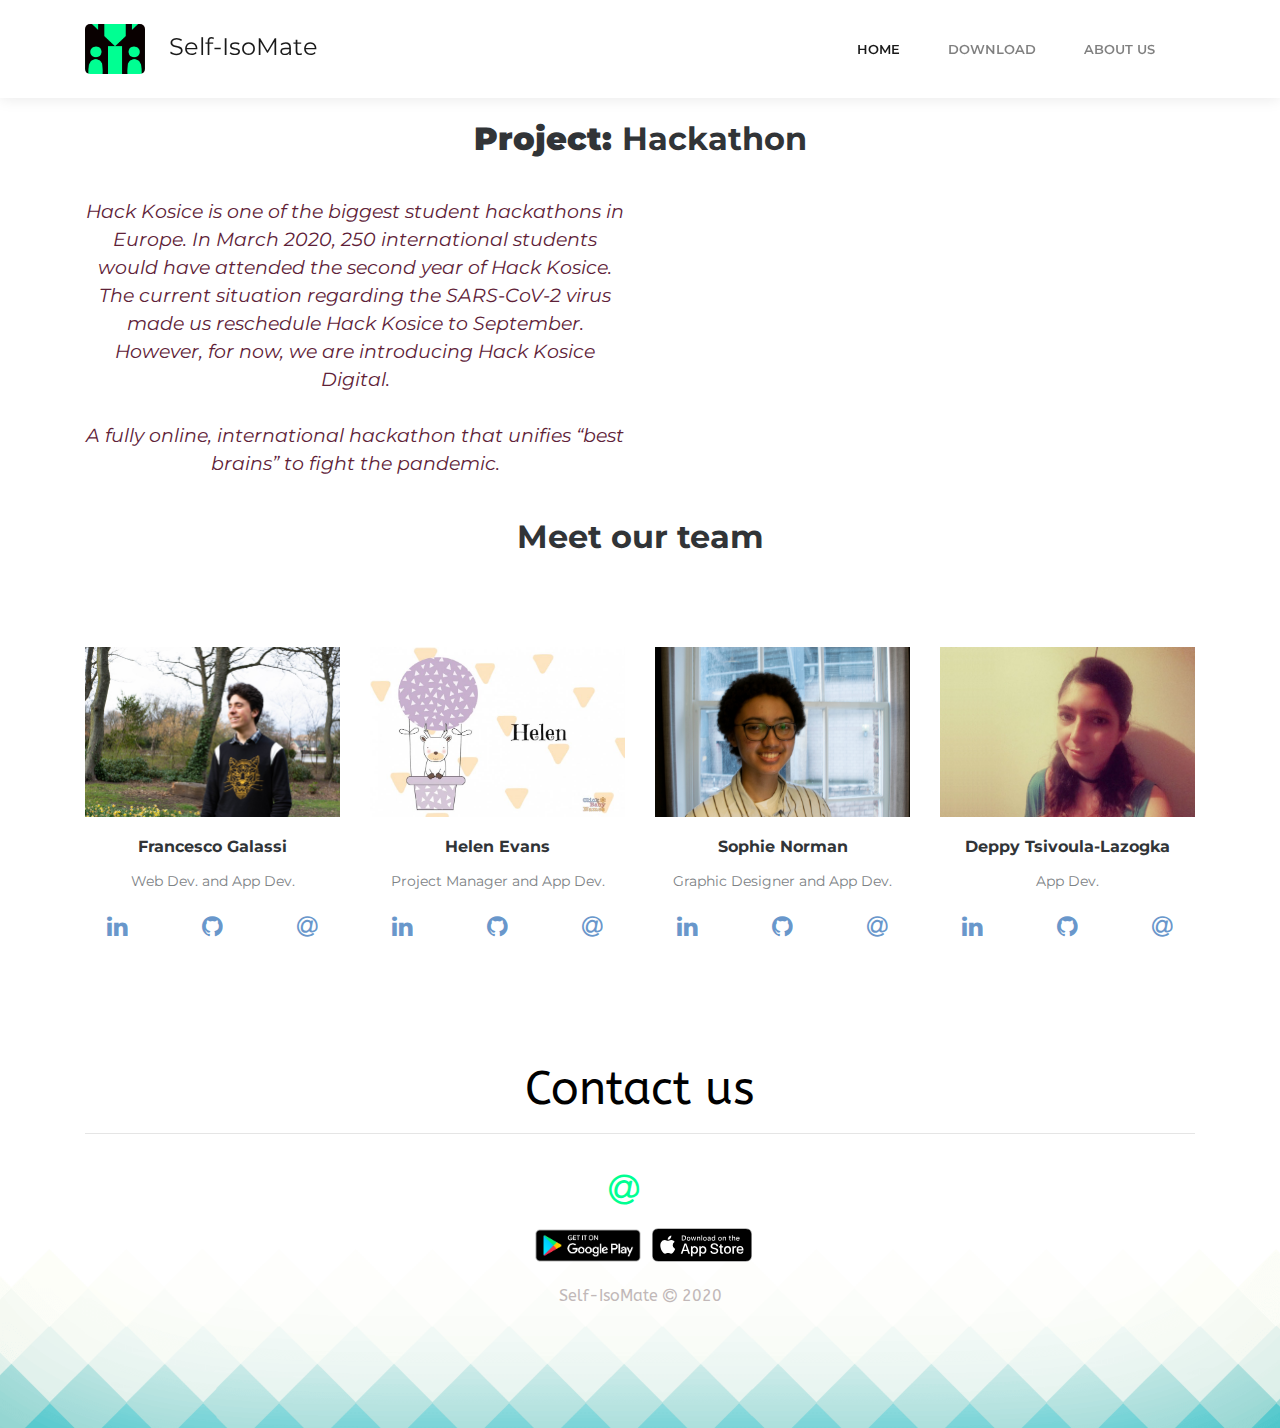
==== about-us.html @ d4a10e84 "the links are working" ====
<!DOCTYPE html>
<html>

<head>
    <meta charset="utf-8">
    <meta name="viewport" content="width=device-width, initial-scale=1.0">
    <title>About us - Self-IsoMate </title>


    <link rel="stylesheet" href="assets/fonts/simple-line-icons.min.css">
    <link rel="stylesheet" href="assets/bootstrap/css/bootstrap.min.css">
    <link rel="stylesheet" href="assets/fonts/ionicons.min.css">
    <link rel="stylesheet" href="https://fonts.googleapis.com/css?family=ABeeZee">
    <link rel="stylesheet" href="assets/css/Article-List.css">
    <link rel="stylesheet" href="assets/css/Responsive-footer.css">
    <link rel="stylesheet" href="assets/css/styles.css">
    <link rel="stylesheet" href="assets/fonts/font-awesome.min.css">
    
    

</head>
<body>
        <nav class="navbar navbar-light navbar-expand-lg fixed-top bg-white clean-navbar">
        <div class="container"><a href="index.html" class="navbar-brand logo">

            <img src="assets/img/100x88.png" alt="Logo" width="60px" height="50px" style="border-radius: 5px;"> &ensp; Self-IsoMate

        </a><button class="navbar-toggler" data-toggle="collapse" data-target="#navcol-1"><span class="sr-only">Toggle navigation</span><span class="navbar-toggler-icon"></span></button>
            <div class="collapse navbar-collapse"
                id="navcol-1">
                <ul class="nav navbar-nav ml-auto">
                    <li class="nav-item" role="presentation"><a class="nav-link active" href="index.html">Home</a></li>
                    <li class="nav-item" role="presentation"><a class="nav-link" href="index.html#downloadApp">Download</a></li>
                    <li class="nav-item" role="presentation"><a class="nav-link" href="#aboutUS">About Us</a></li>
                </ul>
            </div>
        </div>
    </nav>
    <main id="home" class="page landing-page">

    <div class="article-list">
        <div class="container">
            <div class="intro">
                <h2 class="text-center"><strong>Project:    </strong>Hackathon</h2>
            </div> 
            <div class="row">
                <div class="col-sm-6" style="text-align: center; color: rgb(94, 33, 55); font-size: 14pt; font-style: italic;">
                    Hack Kosice is one of the biggest student hackathons in Europe. In March 2020, 250 international students would have attended the second year of Hack Kosice. The current situation regarding the SARS-CoV-2 virus made us reschedule Hack Kosice to September. However, for now, we are introducing Hack Kosice Digital.
                    <br/> <br/> A fully online, international hackathon that unifies “best brains” to fight the pandemic.
                </div>
                <div class="col-sm-6">
                    <iframe width="100%" height="100%" src="https://www.youtube.com/embed/gIVv3Pba1yY" frameborder="0" allow="accelerometer; autoplay; encrypted-media; gyroscope; picture-in-picture" allowfullscreen></iframe>                </div>
              </div>
              <div id="meetourTeam"></div>
            <div class="intro row" >
                <h2 class="text-center col-sm-12">Meet our team</h2>
            </div> 
            <div class="row articles">
                <div class="col-sm-3 col-md-3 item"><img class="img-fluid" src="assets/img/propic/francesco.jpg">
                    <h3 class="name">Francesco Galassi</h3>
                    <p class="description">
                        Web Dev. and App Dev.
                    </p>
                    <div class="row">
                        <div class="col-sm-4">
                    <a href="https://www.linkedin.com/in/francescogalassi/" class="action"><i class="fa fa-linkedin"></i></a>
                </div>
                <div class="col-sm-4">
                    <a href="https://github.com/Francegala" class="action"><i class="fa fa-github"></i></a>
                </div>
                <div class="col-sm-4">
                    <a href="mailto:info@self-isomate.online" class="action"><i class="fa fa-at"></i></a>
                </div>
                    </div>
                </div>
                <div class="col-sm-3 col-md-3 item"><img class="img-fluid" src="assets/img/propic/helen.jpg">
                    <h3 class="name">Helen Evans</h3>
                    <p class="description">
                        Project Manager and App Dev.
                    </p>
                    <div class="row">
                        <div class="col-sm-4">
                    <a href="https://www.linkedin.com/in/helenijevans/" class="action"><i class="fa fa-linkedin"></i></a>
                </div>
                <div class="col-sm-4">
                    <a href="https://github.com/helenijevans" class="action"><i class="fa fa-github"></i></a>
                </div>
                <div class="col-sm-4">
                    <a href="mailto:info@self-isomate.online" class="action"><i class="fa fa-at"></i></a>
                </div>
                    </div>

                </div>
                <div class="col-sm-3 col-md-3 item"><img class="img-fluid" src="assets/img/propic/sophie.jpg">
                    <h3 class="name">Sophie Norman</h3>
                    <p class="description">
                    Graphic Designer and App Dev.
                    </p>
                    <div class="row">
                        <div class="col-sm-4">
                    <a href="https://www.linkedin.com/in/sophienorman/" class="action"><i class="fa fa-linkedin"></i></a>
                </div>
                <div class="col-sm-4">
                    <a href="https://github.com/normansophie789" class="action"><i class="fa fa-github"></i></a>
                </div>
                <div class="col-sm-4">
                    <a href="mailto:info@self-isomate.online" class="action"><i class="fa fa-at"></i></a>
                </div>
                    </div>
                </div>
            <div class="col-sm-3 col-md-3 item"><img class="img-fluid" src="assets/img/propic/deppy.jpg">
                <h3 class="name">Deppy Tsivoula-Lazogka</h3>
                <p class="description">
                App Dev. 
                </p>
                <div class="row">
                    <div class="col-sm-4">
                <a href="https://www.linkedin.com/in/deppy-tsivoula-lazogka-43a198174/" class="action"><i class="fa fa-linkedin"></i></a>
            </div>
            <div class="col-sm-4">
                <a href="https://github.com/DeppyTL" class="action"><i class="fa fa-github"></i></a>
            </div>
            <div class="col-sm-4">
                <a href="mailto:info@self-isomate.online" class="action"><i class="fa fa-at"></i></a>
            </div>
                </div>
            </div>
    </div>
    </div>
    </div>
    <div style="background-color:rgba(58,47,47,0);background-image:url(&quot;assets/img/footer.png&quot;);background-size:cover;background-repeat:no-repeat;height:366px;">
        <div class="container">
            <h1 class="text-center" style="font-family:ABeeZee, sans-serif;font-size:46px;color:rgb(0,0,0);" id="aboutUS">Contact us</h1>
            <hr>
            <p class="text-center" style="margin-top:30px;margin-bottom:15px;">
                <a href="mailto:info@self-isomate.online" style="font-size:35px;margin-right:30px;"> <i class="fa fa-at" style="color:rgb(0, 255, 146);margin-right:2px;"></i></a>
<br/>
                <a href="https://play.google.com/" style="font-size:35px;"><img src="assets/img/google-play-badge.png" alt="Google Play Logo" width="120mm" height="47px"></a>
                <a href="https://itunes.apple.com" style="font-size:35px;"><img src="assets/img/iOSApp.svg" alt="Apple Store Logo" width="100mm" height="40px"></a>
            </p>
            <p class="text-center" style="color:rgb(193,184,184);font-family:ABeeZee, sans-serif;margin-bottom:23px;">Self-IsoMate <i class="fa fa-copyright" aria-hidden="true"></i>
                2020</p>
        </div>
    </div>
    </main>
    <script src="assets/js/jquery.min.js"></script>
    <script src="assets/bootstrap/js/bootstrap.min.js"></script>
</body>

</html>
---- assets/css/Article-List.css ----
.article-list {
  color:#313437;
  background-color:#fff;
}

.article-list p {
  color:#7d8285;
}

.article-list h2 {
  font-weight:bold;
  margin-bottom:40px;
  padding-top:40px;
  color:inherit;
}

@media (max-width:767px) {
  .article-list h2 {
    margin-bottom:25px;
    padding-top:25px;
    font-size:24px;
  }
}

.article-list .intro {
  font-size:16px;
  max-width:500px;
  margin:0 auto;
}

.article-list .intro p {
  margin-bottom:0;
}

.article-list .articles {
  padding-bottom:40px;
}

.article-list .item {
  padding-top:50px;
  min-height:425px;
  text-align:center;
}

.article-list .item .name {
  font-weight:bold;
  font-size:16px;
  margin-top:20px;
  color:inherit;
}

.article-list .item .description {
  font-size:14px;
  margin-top:15px;
  margin-bottom:0;
}

.article-list .item .action {
  font-size:24px;
  width:24px;
  margin:22px auto 0;
  line-height:1;
  display:block;
  color:#4f86c3;
  opacity:0.85;
  transition:opacity 0.2s;
  text-decoration:none;
}

.article-list .item .action:hover {
  opacity:1;
}
---- assets/css/Responsive-footer.css ----
.list-inline {
  text-align:center;
}
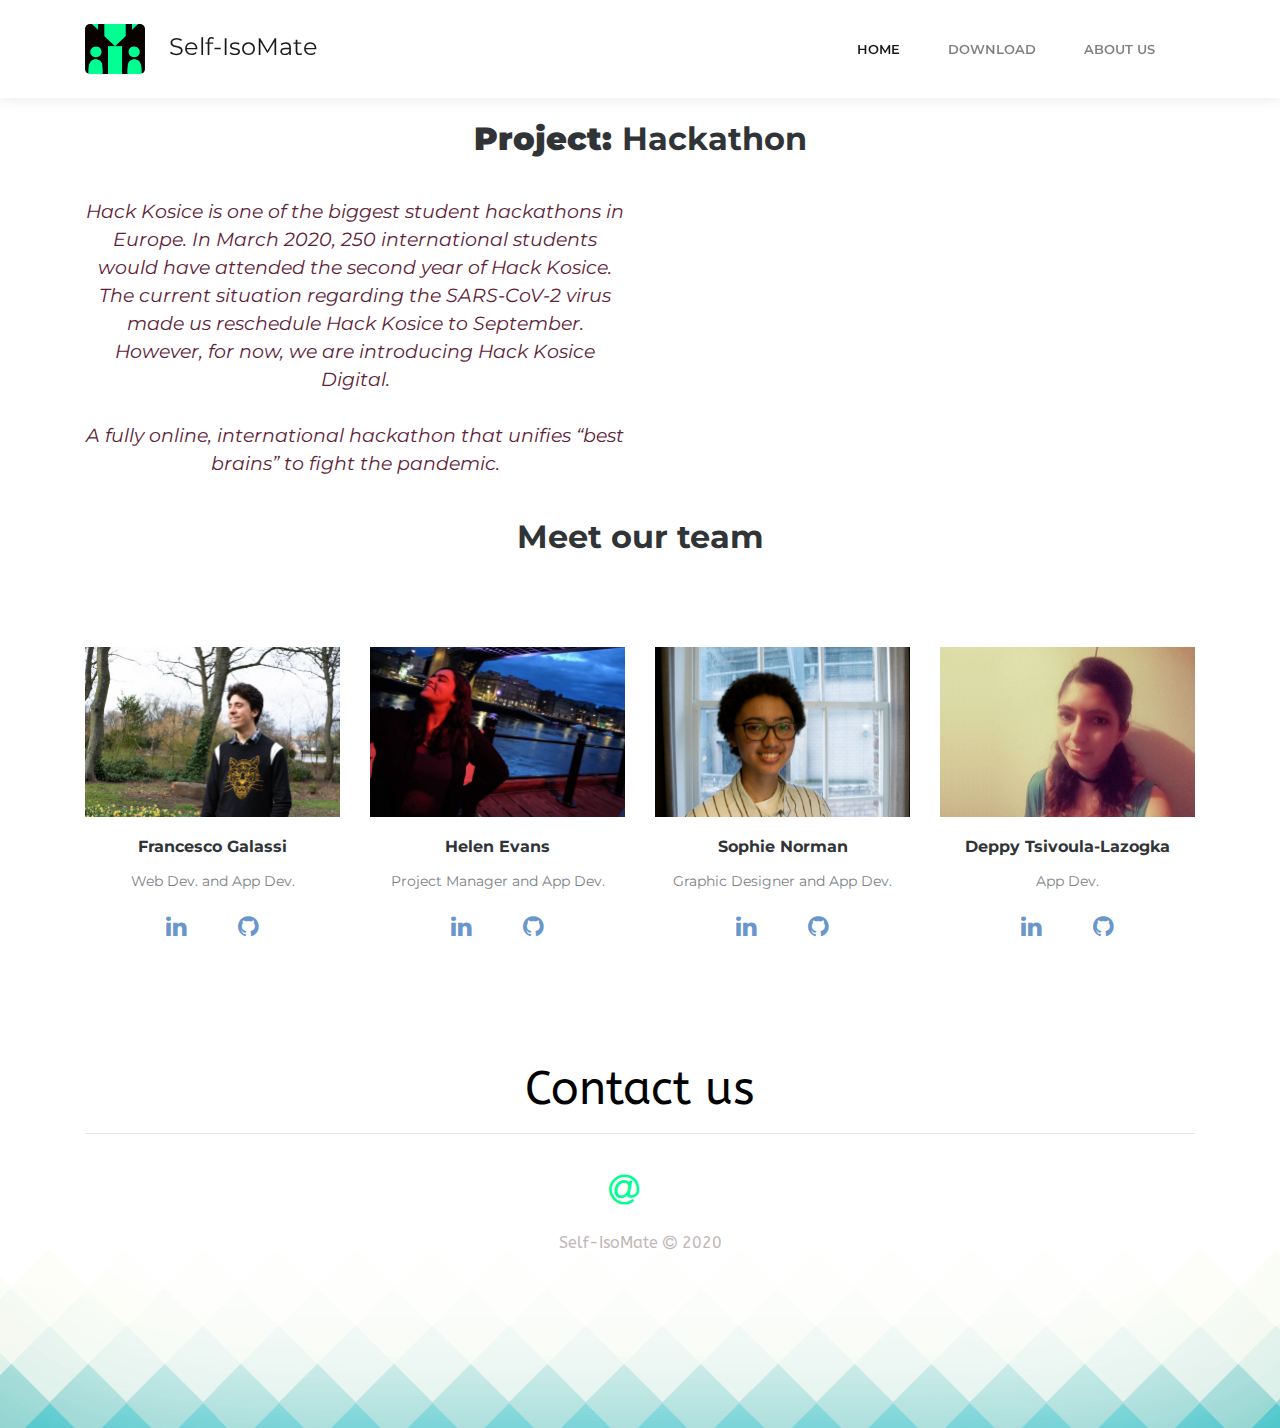
==== commit 59fe7134: "changes midnight" ====
--- a/about-us.html
+++ b/about-us.html
@@ -62,14 +62,15 @@
                         Web Dev. and App Dev.
                     </p>
                     <div class="row">
-                        <div class="col-sm-4">
+                        <div class="col-sm-3">
+                        </div>
+                        <div class="col-sm-3">
                     <a href="https://www.linkedin.com/in/francescogalassi/" class="action"><i class="fa fa-linkedin"></i></a>
                 </div>
-                <div class="col-sm-4">
+                <div class="col-sm-3">
                     <a href="https://github.com/Francegala" class="action"><i class="fa fa-github"></i></a>
                 </div>
-                <div class="col-sm-4">
-                    <a href="mailto:info@self-isomate.online" class="action"><i class="fa fa-at"></i></a>
+                <div class="col-sm-3">
                 </div>
                     </div>
                 </div>
@@ -79,14 +80,15 @@
                         Project Manager and App Dev.
                     </p>
                     <div class="row">
-                        <div class="col-sm-4">
+                        <div class="col-sm-3">
+                        </div>
+                        <div class="col-sm-3">
                     <a href="https://www.linkedin.com/in/helenijevans/" class="action"><i class="fa fa-linkedin"></i></a>
                 </div>
-                <div class="col-sm-4">
+                <div class="col-sm-3">
                     <a href="https://github.com/helenijevans" class="action"><i class="fa fa-github"></i></a>
                 </div>
-                <div class="col-sm-4">
-                    <a href="mailto:info@self-isomate.online" class="action"><i class="fa fa-at"></i></a>
+                <div class="col-sm-3">
                 </div>
                     </div>
 
@@ -97,14 +99,15 @@
                     Graphic Designer and App Dev.
                     </p>
                     <div class="row">
-                        <div class="col-sm-4">
+                        <div class="col-sm-3">
+                        </div>
+                        <div class="col-sm-3">
                     <a href="https://www.linkedin.com/in/sophienorman/" class="action"><i class="fa fa-linkedin"></i></a>
                 </div>
-                <div class="col-sm-4">
+                <div class="col-sm-3">
                     <a href="https://github.com/normansophie789" class="action"><i class="fa fa-github"></i></a>
                 </div>
-                <div class="col-sm-4">
-                    <a href="mailto:info@self-isomate.online" class="action"><i class="fa fa-at"></i></a>
+                <div class="col-sm-3">
                 </div>
                     </div>
                 </div>
@@ -114,14 +117,15 @@
                 App Dev. 
                 </p>
                 <div class="row">
-                    <div class="col-sm-4">
+                    <div class="col-sm-3">
+                    </div>
+                    <div class="col-sm-3">
                 <a href="https://www.linkedin.com/in/deppy-tsivoula-lazogka-43a198174/" class="action"><i class="fa fa-linkedin"></i></a>
             </div>
-            <div class="col-sm-4">
+            <div class="col-sm-3">
                 <a href="https://github.com/DeppyTL" class="action"><i class="fa fa-github"></i></a>
             </div>
-            <div class="col-sm-4">
-                <a href="mailto:info@self-isomate.online" class="action"><i class="fa fa-at"></i></a>
+            <div class="col-sm-3">
             </div>
                 </div>
             </div>
@@ -134,9 +138,9 @@
             <hr>
             <p class="text-center" style="margin-top:30px;margin-bottom:15px;">
                 <a href="mailto:info@self-isomate.online" style="font-size:35px;margin-right:30px;"> <i class="fa fa-at" style="color:rgb(0, 255, 146);margin-right:2px;"></i></a>
-<br/>
-                <a href="https://play.google.com/" style="font-size:35px;"><img src="assets/img/google-play-badge.png" alt="Google Play Logo" width="120mm" height="47px"></a>
-                <a href="https://itunes.apple.com" style="font-size:35px;"><img src="assets/img/iOSApp.svg" alt="Apple Store Logo" width="100mm" height="40px"></a>
+<!--br/-->
+                <!--a href="https://play.google.com/" style="font-size:35px;"><img src="assets/img/google-play-badge.png" alt="Google Play Logo" width="120mm" height="47px"></a>
+                <a href="https://itunes.apple.com" style="font-size:35px;"><img src="assets/img/iOSApp.svg" alt="Apple Store Logo" width="100mm" height="40px"></a-->
             </p>
             <p class="text-center" style="color:rgb(193,184,184);font-family:ABeeZee, sans-serif;margin-bottom:23px;">Self-IsoMate <i class="fa fa-copyright" aria-hidden="true"></i>
                 2020</p>
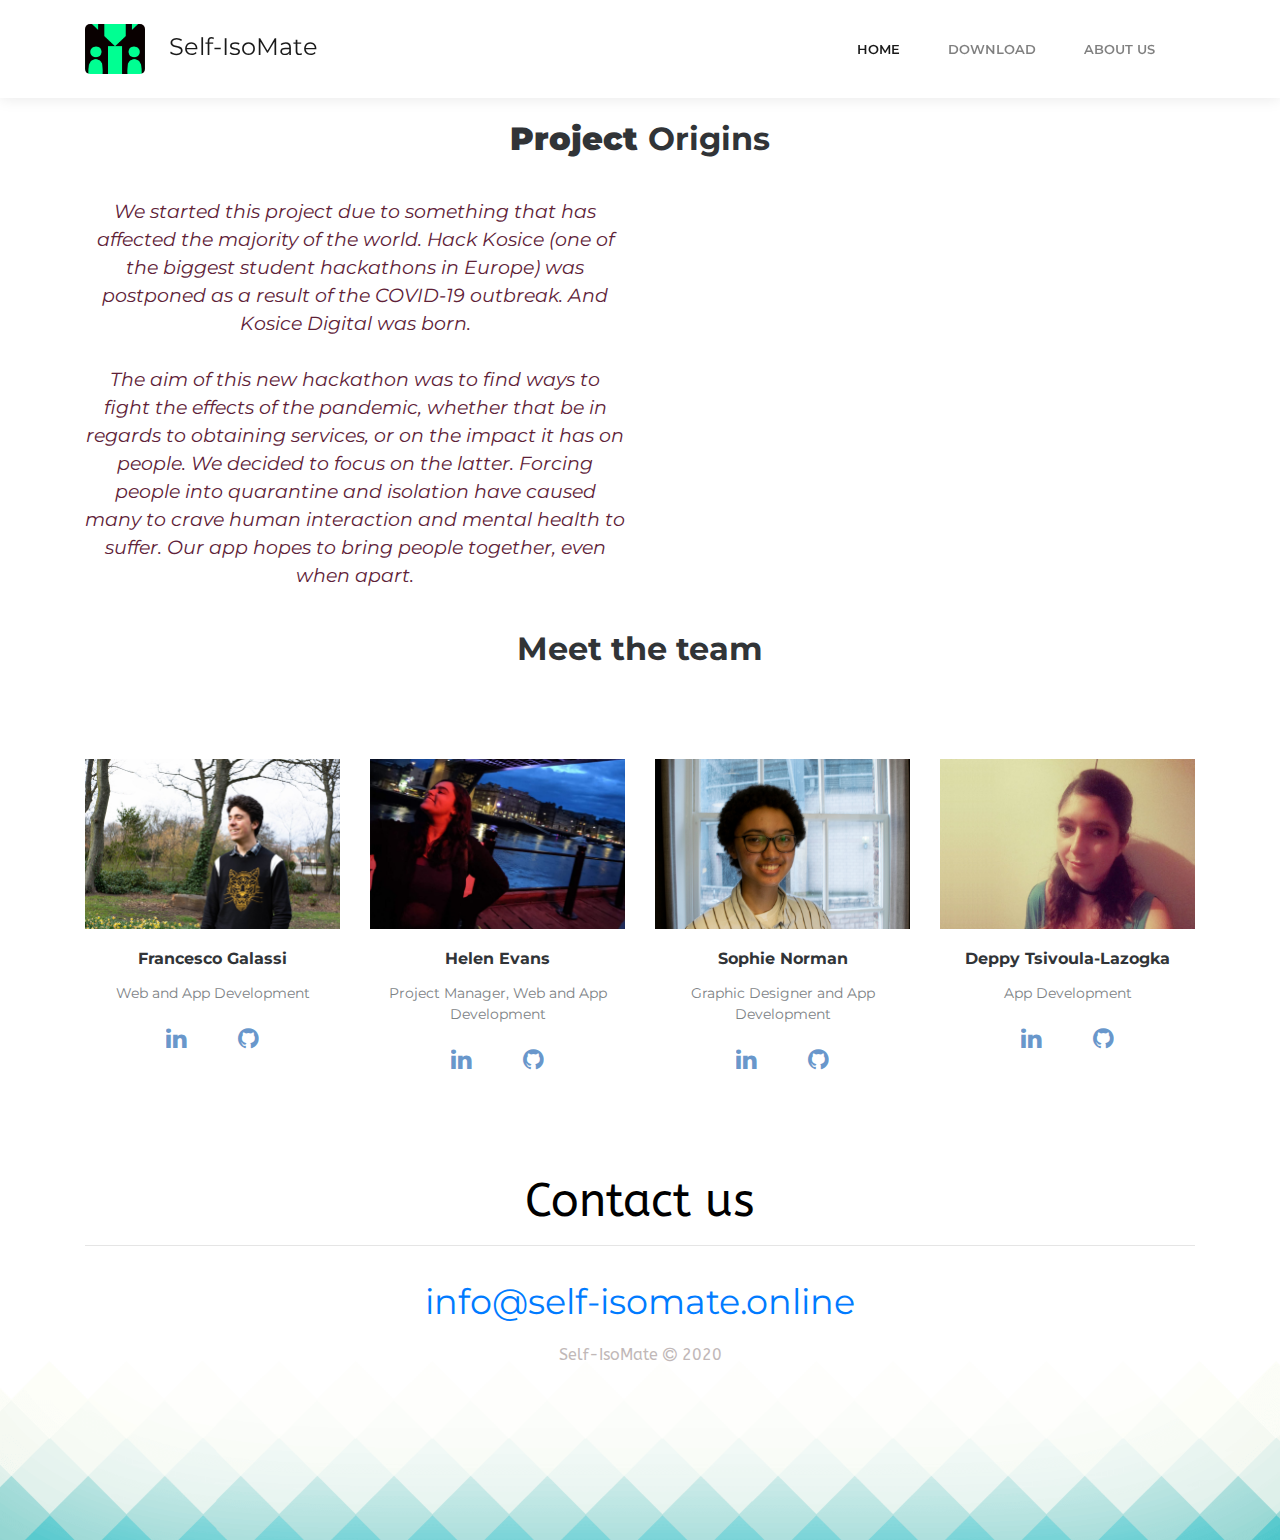
==== commit 34a67303: "screens and content added; minor modifications" ====
--- a/about-us.html
+++ b/about-us.html
@@ -41,25 +41,26 @@
     <div class="article-list">
         <div class="container">
             <div class="intro">
-                <h2 class="text-center"><strong>Project:    </strong>Hackathon</h2>
+                <h2 class="text-center"><strong>Project </strong>Origins</h2>
             </div> 
             <div class="row">
                 <div class="col-sm-6" style="text-align: center; color: rgb(94, 33, 55); font-size: 14pt; font-style: italic;">
-                    Hack Kosice is one of the biggest student hackathons in Europe. In March 2020, 250 international students would have attended the second year of Hack Kosice. The current situation regarding the SARS-CoV-2 virus made us reschedule Hack Kosice to September. However, for now, we are introducing Hack Kosice Digital.
-                    <br/> <br/> A fully online, international hackathon that unifies “best brains” to fight the pandemic.
+                   We started this project due to something that has affected the majority of the world. Hack Kosice (one of the biggest student hackathons in Europe) was postponed as a result of the COVID-19 outbreak. And Kosice Digital was born.
+                    <br/> <br/> The aim of this new hackathon was to find ways to fight the effects of the pandemic, whether that be in regards to obtaining services, or on the impact it has on people. We decided to focus on the latter. 
+                    Forcing people into quarantine and isolation have caused many to crave human interaction and mental health to suffer. Our app hopes to bring people together, even when apart.
                 </div>
                 <div class="col-sm-6">
                     <iframe width="100%" height="100%" src="https://www.youtube.com/embed/gIVv3Pba1yY" frameborder="0" allow="accelerometer; autoplay; encrypted-media; gyroscope; picture-in-picture" allowfullscreen></iframe>                </div>
               </div>
               <div id="meetourTeam"></div>
             <div class="intro row" >
-                <h2 class="text-center col-sm-12">Meet our team</h2>
+                <h2 class="text-center col-sm-12">Meet the team</h2>
             </div> 
             <div class="row articles">
                 <div class="col-sm-3 col-md-3 item"><img class="img-fluid" src="assets/img/propic/francesco.jpg">
                     <h3 class="name">Francesco Galassi</h3>
                     <p class="description">
-                        Web Dev. and App Dev.
+                        Web and App Development
                     </p>
                     <div class="row">
                         <div class="col-sm-3">
@@ -77,7 +78,7 @@
                 <div class="col-sm-3 col-md-3 item"><img class="img-fluid" src="assets/img/propic/helen.jpg">
                     <h3 class="name">Helen Evans</h3>
                     <p class="description">
-                        Project Manager and App Dev.
+                        Project Manager, Web and App Development
                     </p>
                     <div class="row">
                         <div class="col-sm-3">
@@ -96,7 +97,7 @@
                 <div class="col-sm-3 col-md-3 item"><img class="img-fluid" src="assets/img/propic/sophie.jpg">
                     <h3 class="name">Sophie Norman</h3>
                     <p class="description">
-                    Graphic Designer and App Dev.
+                    Graphic Designer and App Development
                     </p>
                     <div class="row">
                         <div class="col-sm-3">
@@ -114,7 +115,7 @@
             <div class="col-sm-3 col-md-3 item"><img class="img-fluid" src="assets/img/propic/deppy.jpg">
                 <h3 class="name">Deppy Tsivoula-Lazogka</h3>
                 <p class="description">
-                App Dev. 
+                App Development
                 </p>
                 <div class="row">
                     <div class="col-sm-3">
@@ -137,7 +138,8 @@
             <h1 class="text-center" style="font-family:ABeeZee, sans-serif;font-size:46px;color:rgb(0,0,0);" id="aboutUS">Contact us</h1>
             <hr>
             <p class="text-center" style="margin-top:30px;margin-bottom:15px;">
-                <a href="mailto:info@self-isomate.online" style="font-size:35px;margin-right:30px;"> <i class="fa fa-at" style="color:rgb(0, 255, 146);margin-right:2px;"></i></a>
+               <!-- <a href="mailto:info@self-isomate.online" style="font-size:35px;margin-right:30px;"> <i class="fa fa-at" style="color:rgb(0, 255, 146);margin-right:2px;"></i></a>-->
+               <a href="mailto:info@self-isomate.online" style="font-size:35px">info@self-isomate.online</a>
 <!--br/-->
                 <!--a href="https://play.google.com/" style="font-size:35px;"><img src="assets/img/google-play-badge.png" alt="Google Play Logo" width="120mm" height="47px"></a>
                 <a href="https://itunes.apple.com" style="font-size:35px;"><img src="assets/img/iOSApp.svg" alt="Apple Store Logo" width="100mm" height="40px"></a-->
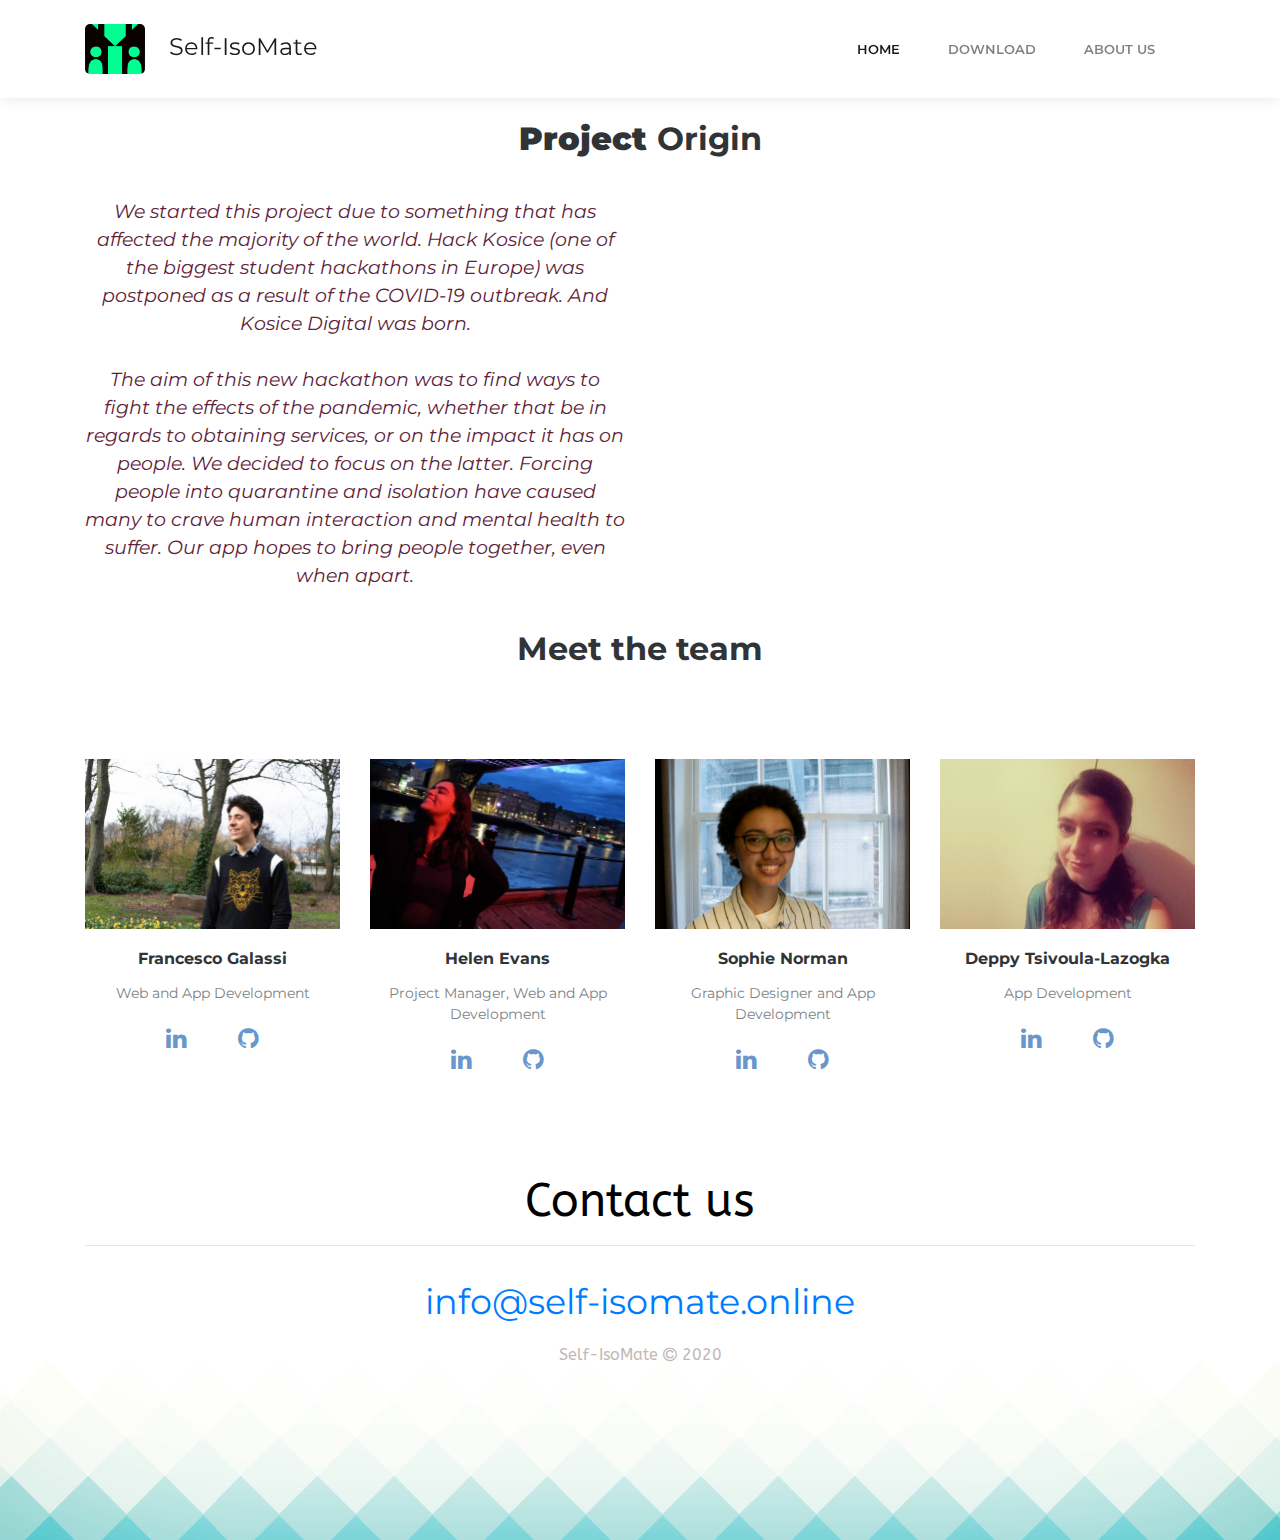
==== commit b2baa55d: "grammar" ====
--- a/about-us.html
+++ b/about-us.html
@@ -41,7 +41,7 @@
     <div class="article-list">
         <div class="container">
             <div class="intro">
-                <h2 class="text-center"><strong>Project </strong>Origins</h2>
+                <h2 class="text-center"><strong>Project </strong>Origin</h2>
             </div> 
             <div class="row">
                 <div class="col-sm-6" style="text-align: center; color: rgb(94, 33, 55); font-size: 14pt; font-style: italic;">
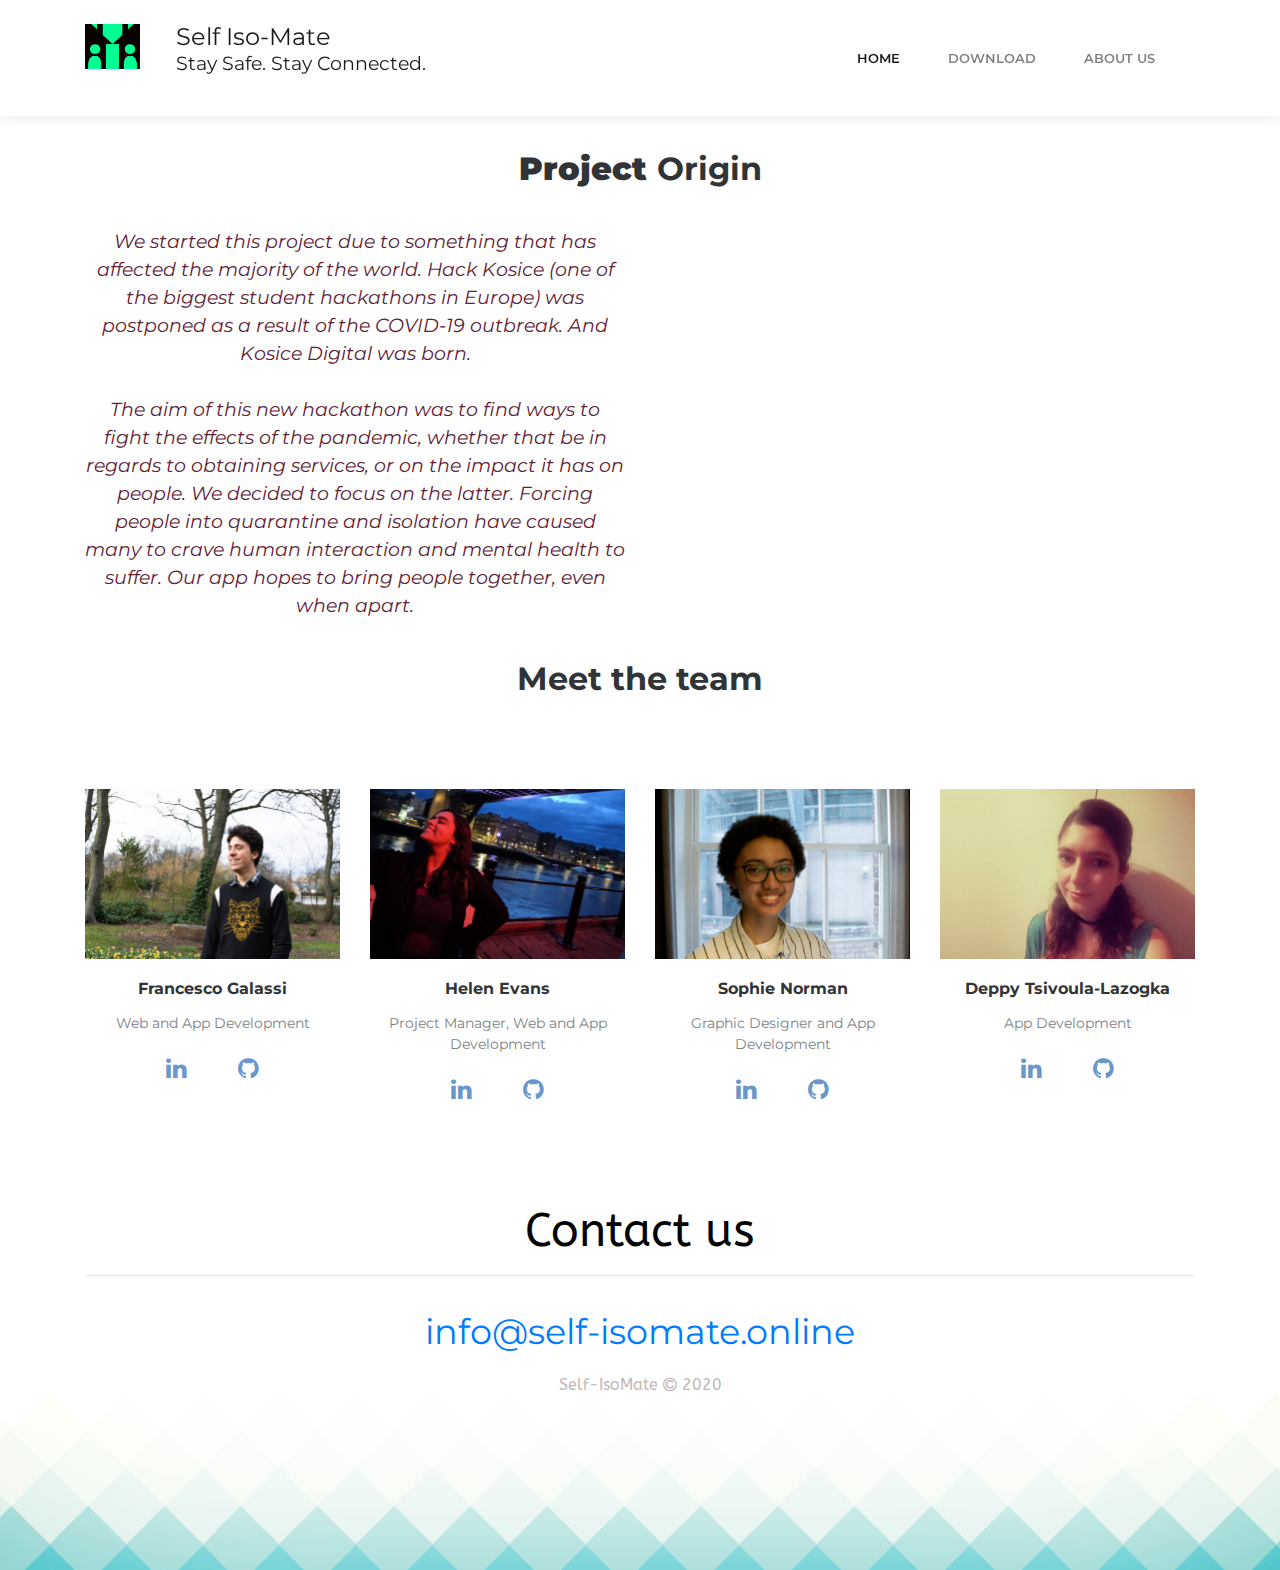
==== commit 5d571865: "improvements" ====
--- a/about-us.html
+++ b/about-us.html
@@ -15,17 +15,28 @@
     <link rel="stylesheet" href="assets/css/Responsive-footer.css">
     <link rel="stylesheet" href="assets/css/styles.css">
     <link rel="stylesheet" href="assets/fonts/font-awesome.min.css">
-    
+    <link rel="shortcut icon" type="image/png" href="assets/img/tech/favicon.png"/>
+
     
 
 </head>
 <body>
         <nav class="navbar navbar-light navbar-expand-lg fixed-top bg-white clean-navbar">
-        <div class="container"><a href="index.html" class="navbar-brand logo">
-
-            <img src="assets/img/100x88.png" alt="Logo" width="60px" height="50px" style="border-radius: 5px;"> &ensp; Self-IsoMate
-
-        </a><button class="navbar-toggler" data-toggle="collapse" data-target="#navcol-1"><span class="sr-only">Toggle navigation</span><span class="navbar-toggler-icon"></span></button>
+        <div class="container">
+            <a href="index.html" class="navbar-brand logo hide-mobile">
+                <div class="row">
+                    <div class="col-sm-3">
+                    <img src="assets/img/100x88.png" alt="Logo" width="55px" height="45px"> 
+                    </div>
+                    <div class="col-sm-3">
+                    <p style="line-height:25px; vertical-align: bottom;">Self Iso-Mate <br /> <small>Stay Safe.  Stay Connected.</small></p>
+                    </div>
+            </div>
+      </a>
+      <a href="index.html" class="navbar-brand logo show-mobile">
+        <img src="assets/img/100x88.png" alt="Logo" width="60px" height="50px" style="border-radius: 5px;"> &ensp; Self-IsoMate
+        </a>
+        <button class="navbar-toggler" data-toggle="collapse" data-target="#navcol-1"><span class="sr-only">Toggle navigation</span><span class="navbar-toggler-icon"></span></button>
             <div class="collapse navbar-collapse"
                 id="navcol-1">
                 <ul class="nav navbar-nav ml-auto">
@@ -40,7 +51,7 @@
 
     <div class="article-list">
         <div class="container">
-            <div class="intro">
+            <div class="intro" style="margin-top: 30px;">
                 <h2 class="text-center"><strong>Project </strong>Origin</h2>
             </div> 
             <div class="row">
--- a/assets/css/styles.css
+++ b/assets/css/styles.css
@@ -0,0 +1,92 @@
+      @import url(https://fonts.googleapis.com/css?family=Patua+One);
+
+	
+#ribbon {
+		padding: .34em 1em;
+		margin: 0;
+		margin-top: 5%;
+		position:relative;
+		color: #ffffff;
+		font: 25px 'Patua One', sans-serif;
+		text-align: center;
+		letter-spacing:0.1em;
+		text-shadow: 0px -1px 0px rgba(0,0,0,0.3);
+		box-shadow: inset 0px 1px 0px rgba(255,255,255,.3),
+					inset 0px 0px 20px rgba(0,0,0,0.1),
+					0px 1px 1px rgba(0,0,0,0.4);
+		 background: -webkit-linear-gradient(top,#1eb2df, #17a7d2);
+      display: inline-block;
+	}
+	
+#ribbon:before, #ribbon:after {
+		content: "";
+		width:.2em;
+		bottom:-.5em;
+		position:absolute;
+		display:block;
+		border: .9em solid #1eb2df;
+		box-shadow:0px 1px 0px rgba(0,0,0,0.4);
+		z-index:-2;
+	}
+	
+#ribbon:before {
+		left:-1.35em;
+		border-right-width: .75em;
+		border-left-color:transparent;
+	}
+	
+#ribbon:after {
+		right:-1.35em;
+		border-left-width: .75em;
+		border-right-color:transparent;
+	}
+	
+#content:before, #content:after {
+		content:"";
+		bottom:-.5em;
+		position:absolute;
+		display:block;
+		border-style:solid;
+		border-color: #0675b3 transparent transparent transparent;
+		z-index:-1;
+	}
+	
+#content:before {
+	  left: 0;
+	  border-width: .5em 0 0 .5em;
+	}
+	
+#content:after {
+	  right: 0;
+	  border-width: .5em .5em 0 0;
+  }
+  @media screen and (max-width: 1150px) {
+    #ribbon{
+      display: none;
+    }
+  }
+
+  @media screen and (max-width: 750px) {
+	.iphone-mockup { 
+	  display: none;
+   } 
+  }
+
+
+  @media only screen and (max-device-width: 580px) {
+	.show-mobile {
+	  display: block;
+	}
+	.hide-mobile {
+	  display: none;
+	}
+  }
+
+@media only screen and (min-device-width: 581px) {
+	.show-mobile {
+	  display: none;
+	}
+	.hide-mobile {
+	  display: block;
+	}
+  }
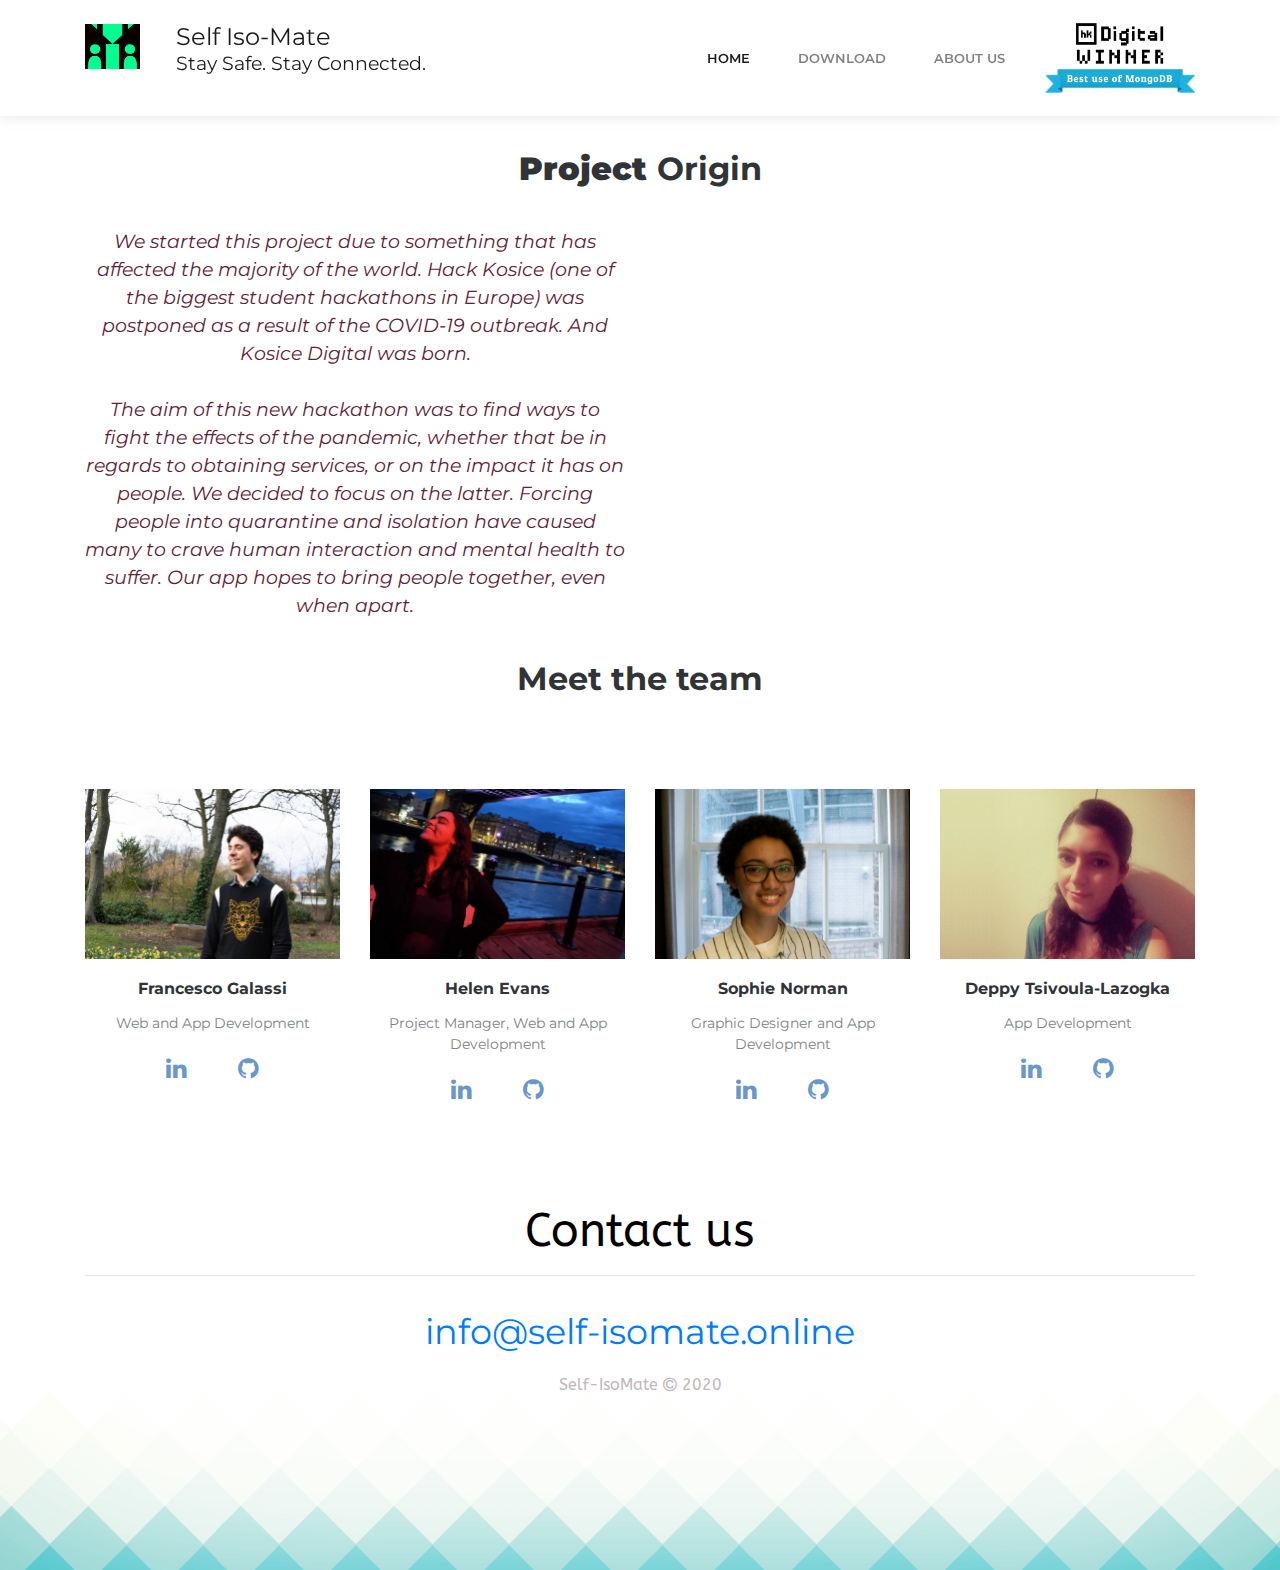
==== commit 00710db6: "ribbon on about us" ====
--- a/about-us.html
+++ b/about-us.html
@@ -21,29 +21,35 @@
 
 </head>
 <body>
-        <nav class="navbar navbar-light navbar-expand-lg fixed-top bg-white clean-navbar">
+    <nav class="navbar navbar-light navbar-expand-lg fixed-top bg-white clean-navbar">
         <div class="container">
-            <a href="index.html" class="navbar-brand logo hide-mobile">
-                <div class="row">
-                    <div class="col-sm-3">
-                    <img src="assets/img/100x88.png" alt="Logo" width="55px" height="45px"> 
-                    </div>
-                    <div class="col-sm-3">
-                    <p style="line-height:25px; vertical-align: bottom;">Self Iso-Mate <br /> <small>Stay Safe.  Stay Connected.</small></p>
-                    </div>
-            </div>
-      </a>
-      <a href="index.html" class="navbar-brand logo show-mobile">
-        <img src="assets/img/100x88.png" alt="Logo" width="60px" height="50px" style="border-radius: 5px;"> &ensp; Self-IsoMate
+          <a href="index.html" class="navbar-brand logo hide-mobile">
+                  <div class="row">
+                      <div class="col-sm-3">
+                      <img src="assets/img/100x88.png" alt="Logo" width="55px" height="45px"> 
+                      </div>
+                      <div class="col-sm-3">
+                      <p style="line-height:25px; vertical-align: bottom;">Self Iso-Mate <br /> <small>Stay Safe.  Stay Connected.</small></p>
+                      </div>
+              </div>
         </a>
+        <a href="index.html" class="navbar-brand logo show-mobile">
+          <img src="assets/img/100x88.png" alt="Logo" width="60px" height="50px"> &ensp; Self-IsoMate
+          </a>
         <button class="navbar-toggler" data-toggle="collapse" data-target="#navcol-1"><span class="sr-only">Toggle navigation</span><span class="navbar-toggler-icon"></span></button>
-            <div class="collapse navbar-collapse"
-                id="navcol-1">
+            <div class="collapse navbar-collapse"id="navcol-1">
                 <ul class="nav navbar-nav ml-auto">
-                    <li class="nav-item" role="presentation"><a class="nav-link active" href="index.html">Home</a></li>
-                    <li class="nav-item" role="presentation"><a class="nav-link" href="index.html#downloadApp">Download</a></li>
-                    <li class="nav-item" role="presentation"><a class="nav-link" href="#aboutUS">About Us</a></li>
+     <li class="nav-item" role="presentation"><a class="nav-link active" href="index.html">Home</a></li>
+                        <li class="nav-item" role="presentation"><a class="nav-link" href="#downloadApp">Download</a></li>
+                        <!--li class="nav-item" role="presentation"><a class="nav-link" href="features.html">Community</a></li-->
+                        <li class="nav-item" role="presentation"><a class="nav-link" href="about-us.html">About Us</a></li>
                 </ul>
+                <a href="https://devpost.com/software/self-isomate" class="hide-mobile">
+                  <img src="assets/img/tech/HK_winnerBadgeLogo.png" width="150px" height="70px" alt="Smiley face" style="z-index:1;">
+                </a>
+                <a href="https://devpost.com/software/self-isomate" class="show-mobile" style="margin-left: auto; margin-right: auto; width: 50%;">
+                  <img src="assets/img/tech/HK_winnerBadgeLogo.png" width="150px" height="70px" alt="Smiley face" style="z-index:1;">
+                </a>
             </div>
         </div>
     </nav>
--- a/assets/css/styles.css
+++ b/assets/css/styles.css
@@ -1,65 +1,4 @@
-      @import url(https://fonts.googleapis.com/css?family=Patua+One);
-
-	
-#ribbon {
-		padding: .34em 1em;
-		margin: 0;
-		margin-top: 5%;
-		position:relative;
-		color: #ffffff;
-		font: 25px 'Patua One', sans-serif;
-		text-align: center;
-		letter-spacing:0.1em;
-		text-shadow: 0px -1px 0px rgba(0,0,0,0.3);
-		box-shadow: inset 0px 1px 0px rgba(255,255,255,.3),
-					inset 0px 0px 20px rgba(0,0,0,0.1),
-					0px 1px 1px rgba(0,0,0,0.4);
-		 background: -webkit-linear-gradient(top,#1eb2df, #17a7d2);
-      display: inline-block;
-	}
-	
-#ribbon:before, #ribbon:after {
-		content: "";
-		width:.2em;
-		bottom:-.5em;
-		position:absolute;
-		display:block;
-		border: .9em solid #1eb2df;
-		box-shadow:0px 1px 0px rgba(0,0,0,0.4);
-		z-index:-2;
-	}
-	
-#ribbon:before {
-		left:-1.35em;
-		border-right-width: .75em;
-		border-left-color:transparent;
-	}
-	
-#ribbon:after {
-		right:-1.35em;
-		border-left-width: .75em;
-		border-right-color:transparent;
-	}
-	
-#content:before, #content:after {
-		content:"";
-		bottom:-.5em;
-		position:absolute;
-		display:block;
-		border-style:solid;
-		border-color: #0675b3 transparent transparent transparent;
-		z-index:-1;
-	}
-	
-#content:before {
-	  left: 0;
-	  border-width: .5em 0 0 .5em;
-	}
-	
-#content:after {
-	  right: 0;
-	  border-width: .5em .5em 0 0;
-  }
+     
   @media screen and (max-width: 1150px) {
     #ribbon{
       display: none;
